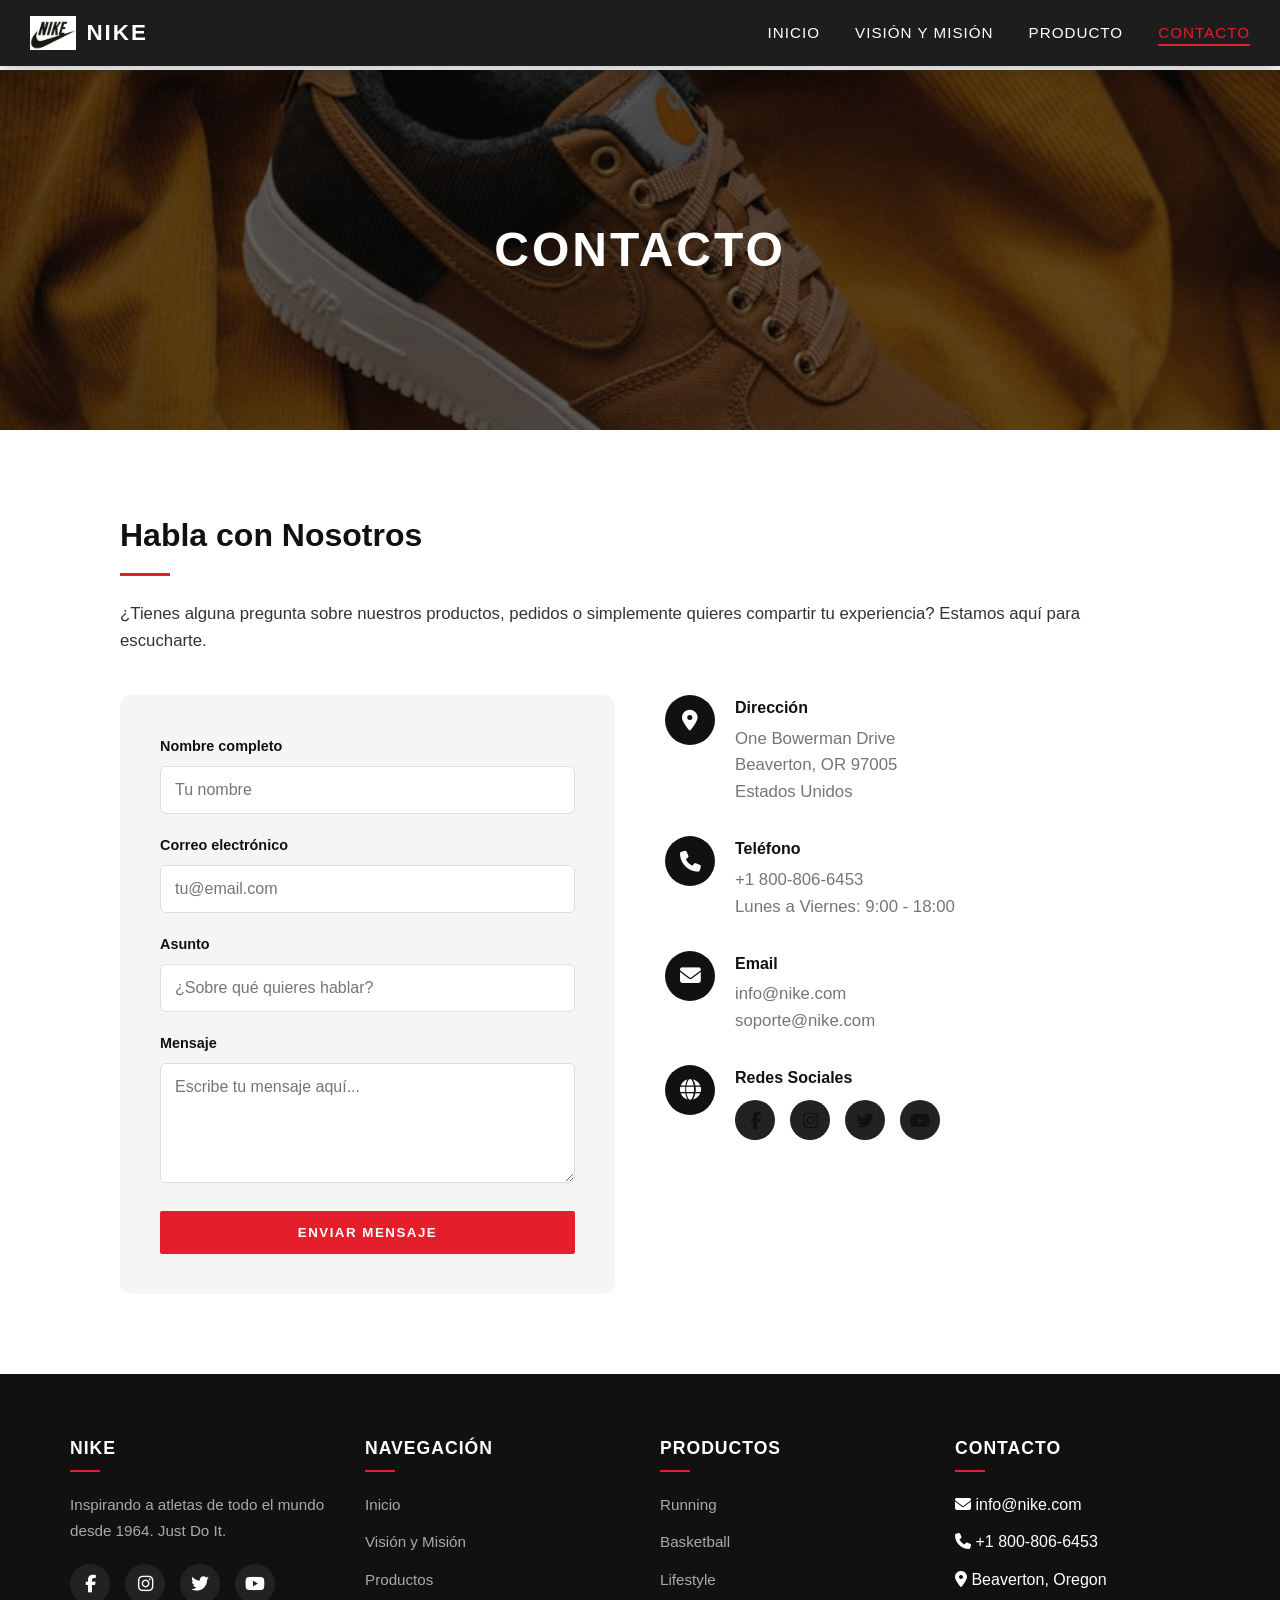
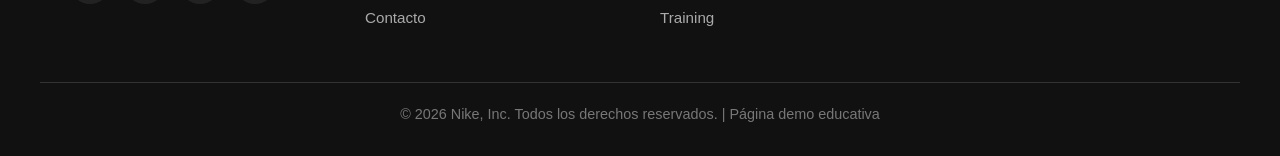
==== contacto.html @ 15cbea30 "Add files via upload" ====
<!DOCTYPE html>
<html lang="es">
<head>
    <meta charset="UTF-8">
    <meta name="viewport" content="width=device-width, initial-scale=1.0">
    <title>Nike Sneakers | Contacto</title>
    <link rel="stylesheet" href="css/styles.css">
    <link rel="stylesheet" href="https://cdnjs.cloudflare.com/ajax/libs/font-awesome/6.5.1/css/all.min.css">
</head>
<body>
    <!-- HEADER / NAV -->
    <header>
        <div class="nav-container">
            <a href="index.html" class="logo">
                <img src="img/logo.jpg" alt="Nike Logo">
                <span>Nike</span>
            </a>
            <ul class="nav-menu">
                <li><a href="index.html">Inicio</a></li>
                <li><a href="vision.html">Visión y Misión</a></li>
                <li><a href="producto.html">Producto</a></li>
                <li><a href="contacto.html" class="active">Contacto</a></li>
            </ul>
            <div class="menu-toggle">
                <span></span>
                <span></span>
                <span></span>
            </div>
        </div>
    </header>

    <!-- PAGE HERO -->
    <section class="page-hero">
        <h1>Contacto</h1>
    </section>

    <!-- CONTENT -->
    <section class="content-section">
        <h2>Habla con Nosotros</h2>
        <p>
            ¿Tienes alguna pregunta sobre nuestros productos, pedidos o simplemente quieres compartir 
            tu experiencia? Estamos aquí para escucharte.
        </p>

        <div class="contact-grid">
            <div class="contact-form">
                <form>
                    <div class="form-group">
                        <label for="nombre">Nombre completo</label>
                        <input type="text" id="nombre" name="nombre" placeholder="Tu nombre" required>
                    </div>
                    <div class="form-group">
                        <label for="email">Correo electrónico</label>
                        <input type="email" id="email" name="email" placeholder="tu@email.com" required>
                    </div>
                    <div class="form-group">
                        <label for="asunto">Asunto</label>
                        <input type="text" id="asunto" name="asunto" placeholder="¿Sobre qué quieres hablar?">
                    </div>
                    <div class="form-group">
                        <label for="mensaje">Mensaje</label>
                        <textarea id="mensaje" name="mensaje" rows="5" placeholder="Escribe tu mensaje aquí..." required></textarea>
                    </div>
                    <button type="submit" class="btn" style="width:100%;">Enviar Mensaje</button>
                </form>
            </div>

            <div class="contact-info">
                <div class="info-item">
                    <div class="info-icon"><i class="fas fa-map-marker-alt"></i></div>
                    <div>
                        <h4>Dirección</h4>
                        <p>One Bowerman Drive<br>Beaverton, OR 97005<br>Estados Unidos</p>
                    </div>
                </div>
                <div class="info-item">
                    <div class="info-icon"><i class="fas fa-phone"></i></div>
                    <div>
                        <h4>Teléfono</h4>
                        <p>+1 800-806-6453<br>Lunes a Viernes: 9:00 - 18:00</p>
                    </div>
                </div>
                <div class="info-item">
                    <div class="info-icon"><i class="fas fa-envelope"></i></div>
                    <div>
                        <h4>Email</h4>
                        <p>info@nike.com<br>soporte@nike.com</p>
                    </div>
                </div>
                <div class="info-item">
                    <div class="info-icon"><i class="fas fa-globe"></i></div>
                    <div>
                        <h4>Redes Sociales</h4>
                        <div class="social-links" style="margin-top:10px;">
                            <a href="#"><i class="fab fa-facebook-f"></i></a>
                            <a href="#"><i class="fab fa-instagram"></i></a>
                            <a href="#"><i class="fab fa-twitter"></i></a>
                            <a href="#"><i class="fab fa-youtube"></i></a>
                        </div>
                    </div>
                </div>
            </div>
        </div>
    </section>

    <!-- FOOTER -->
    <footer>
        <div class="footer-container">
            <div class="footer-col">
                <h4>Nike</h4>
                <p>Inspirando a atletas de todo el mundo desde 1964. Just Do It.</p>
                <div class="social-links">
                    <a href="#"><i class="fab fa-facebook-f"></i></a>
                    <a href="#"><i class="fab fa-instagram"></i></a>
                    <a href="#"><i class="fab fa-twitter"></i></a>
                    <a href="#"><i class="fab fa-youtube"></i></a>
                </div>
            </div>
            <div class="footer-col">
                <h4>Navegación</h4>
                <ul>
                    <li><a href="index.html">Inicio</a></li>
                    <li><a href="vision.html">Visión y Misión</a></li>
                    <li><a href="producto.html">Productos</a></li>
                    <li><a href="contacto.html">Contacto</a></li>
                </ul>
            </div>
            <div class="footer-col">
                <h4>Productos</h4>
                <ul>
                    <li><a href="producto.html">Running</a></li>
                    <li><a href="producto.html">Basketball</a></li>
                    <li><a href="producto.html">Lifestyle</a></li>
                    <li><a href="producto.html">Training</a></li>
                </ul>
            </div>
            <div class="footer-col">
                <h4>Contacto</h4>
                <ul>
                    <li><i class="fas fa-envelope"></i> info@nike.com</li>
                    <li><i class="fas fa-phone"></i> +1 800-806-6453</li>
                    <li><i class="fas fa-map-marker-alt"></i> Beaverton, Oregon</li>
                </ul>
            </div>
        </div>
        <div class="footer-bottom">
            <p>&copy; 2026 Nike, Inc. Todos los derechos reservados. | Página demo educativa</p>
        </div>
    </footer>

    <script src="js/main.js"></script>
</body>
</html>
---- css/styles.css ----
/* ===== RESET & BASE ===== */
* {
    margin: 0;
    padding: 0;
    box-sizing: border-box;
}

:root {
    --nike-black: #111111;
    --nike-white: #ffffff;
    --nike-red: #e41e2b;
    --nike-gray: #757575;
    --nike-light: #f5f5f5;
    --transition: all 0.4s cubic-bezier(0.25, 0.46, 0.45, 0.94);
}

html {
    scroll-behavior: smooth;
}

body {
    font-family: 'Helvetica Neue', Helvetica, Arial, sans-serif;
    background-color: var(--nike-white);
    color: var(--nike-black);
    line-height: 1.6;
    overflow-x: hidden;
}

a {
    text-decoration: none;
    color: inherit;
    transition: var(--transition);
}

img {
    max-width: 100%;
    height: auto;
    display: block;
}

/* ===== HEADER / NAV ===== */
header {
    position: fixed;
    top: 0;
    left: 0;
    width: 100%;
    background: rgba(17, 17, 17, 0.95);
    backdrop-filter: blur(10px);
    z-index: 1000;
    transition: var(--transition);
    box-shadow: 0 2px 20px rgba(0,0,0,0.3);
}

header.scrolled {
    background: rgba(17, 17, 17, 0.98);
    padding: 5px 0;
}

.nav-container {
    max-width: 1400px;
    margin: 0 auto;
    display: flex;
    justify-content: space-between;
    align-items: center;
    padding: 15px 30px;
}

.logo {
    display: flex;
    align-items: center;
    gap: 10px;
}

.logo img {
    height: 34px;
    width: auto;
    display: block;
    object-fit: contain;
    filter: none;
    background: transparent;
}

.logo span {
    color: var(--nike-white);
    font-size: 1.4rem;
    font-weight: 700;
    letter-spacing: 2px;
    text-transform: uppercase;
}

.nav-menu {
    display: flex;
    list-style: none;
    gap: 35px;
}

.nav-menu a {
    color: var(--nike-white);
    font-size: 0.95rem;
    font-weight: 500;
    letter-spacing: 1px;
    text-transform: uppercase;
    position: relative;
    padding: 5px 0;
}

.nav-menu a::after {
    content: '';
    position: absolute;
    bottom: 0;
    left: 0;
    width: 0;
    height: 2px;
    background: var(--nike-red);
    transition: var(--transition);
}

.nav-menu a:hover::after,
.nav-menu a.active::after {
    width: 100%;
}

.nav-menu a:hover,
.nav-menu a.active {
    color: var(--nike-red);
}

.menu-toggle {
    display: none;
    flex-direction: column;
    cursor: pointer;
    gap: 5px;
}

.menu-toggle span {
    width: 25px;
    height: 3px;
    background: var(--nike-white);
    transition: var(--transition);
}

/* ===== HERO SLIDER ===== */
.hero-slider {
    position: relative;
    height: 100vh;
    min-height: 600px;
    overflow: hidden;
    margin-top: 70px;
}

.slides {
    display: flex;
    height: 100%;
    transition: transform 0.8s cubic-bezier(0.77, 0, 0.175, 1);
}

.slide {
    min-width: 100%;
    height: 100%;
    position: relative;
    background-size: cover;
    background-position: center;
}

.slide::before {
    content: '';
    position: absolute;
    inset: 0;
    background: linear-gradient(to right, rgba(0,0,0,0.7) 0%, rgba(0,0,0,0.3) 50%, transparent 100%);
}

.slide-content {
    position: absolute;
    top: 50%;
    left: 8%;
    transform: translateY(-50%);
    color: var(--nike-white);
    max-width: 550px;
    z-index: 2;
    opacity: 0;
    animation: fadeInUp 1s ease forwards 0.5s;
}

.slide-content h1 {
    font-size: 3.5rem;
    font-weight: 900;
    line-height: 1.1;
    margin-bottom: 20px;
    text-transform: uppercase;
    letter-spacing: -1px;
}

.slide-content p {
    font-size: 1.2rem;
    margin-bottom: 30px;
    opacity: 0.9;
}

.btn {
    display: inline-block;
    padding: 14px 36px;
    background: var(--nike-red);
    color: var(--nike-white);
    font-weight: 700;
    text-transform: uppercase;
    letter-spacing: 1.5px;
    border: none;
    cursor: pointer;
    transition: var(--transition);
    border-radius: 2px;
}

.btn:hover {
    background: #c41a24;
    transform: translateY(-3px);
    box-shadow: 0 10px 25px rgba(228, 30, 43, 0.4);
}

.btn-outline {
    background: transparent;
    border: 2px solid var(--nike-white);
    margin-left: 15px;
}

.btn-outline:hover {
    background: var(--nike-white);
    color: var(--nike-black);
}

.slider-nav {
    position: absolute;
    bottom: 40px;
    left: 50%;
    transform: translateX(-50%);
    display: flex;
    gap: 12px;
    z-index: 10;
}

.slider-dot {
    width: 12px;
    height: 12px;
    border-radius: 50%;
    background: rgba(255,255,255,0.4);
    border: 2px solid transparent;
    cursor: pointer;
    transition: var(--transition);
}

.slider-dot.active {
    background: var(--nike-red);
    border-color: var(--nike-white);
    transform: scale(1.2);
}

.slider-arrows {
    position: absolute;
    top: 50%;
    width: 100%;
    display: flex;
    justify-content: space-between;
    padding: 0 25px;
    transform: translateY(-50%);
    z-index: 10;
}

.arrow {
    width: 50px;
    height: 50px;
    background: rgba(255,255,255,0.15);
    border: none;
    color: white;
    font-size: 1.5rem;
    cursor: pointer;
    border-radius: 50%;
    transition: var(--transition);
    backdrop-filter: blur(5px);
}

.arrow:hover {
    background: var(--nike-red);
}

/* ===== CAROUSEL BAR (PRODUCTS) ===== */
.carousel-section {
    padding: 80px 0;
    background: var(--nike-light);
}

.section-title {
    text-align: center;
    margin-bottom: 50px;
}

.section-title h2 {
    font-size: 2.5rem;
    font-weight: 800;
    text-transform: uppercase;
    letter-spacing: 2px;
    position: relative;
    display: inline-block;
}

.section-title h2::after {
    content: '';
    position: absolute;
    bottom: -10px;
    left: 50%;
    transform: translateX(-50%);
    width: 60px;
    height: 4px;
    background: var(--nike-red);
}

.carousel-container {
    max-width: 1300px;
    margin: 0 auto;
    position: relative;
    overflow: hidden;
    padding: 0 20px;
}

.carousel-track {
    display: flex;
    gap: 25px;
    transition: transform 0.5s ease;
    padding: 20px 0;
}

.carousel-item {
    min-width: 280px;
    background: var(--nike-white);
    border-radius: 12px;
    overflow: hidden;
    box-shadow: 0 8px 30px rgba(0,0,0,0.08);
    transition: var(--transition);
    cursor: pointer;
}

.carousel-item:hover {
    transform: translateY(-12px);
    box-shadow: 0 20px 40px rgba(0,0,0,0.15);
}

.carousel-item img {
    width: 100%;
    height: 220px;
    object-fit: cover;
    transition: var(--transition);
}

.carousel-item:hover img {
    transform: scale(1.05);
}

.carousel-info {
    padding: 20px;
}

.carousel-info h3 {
    font-size: 1.1rem;
    font-weight: 700;
    margin-bottom: 8px;
}

.carousel-info .price {
    color: var(--nike-red);
    font-weight: 700;
    font-size: 1.15rem;
}

.carousel-info .category {
    color: var(--nike-gray);
    font-size: 0.85rem;
    margin-bottom: 5px;
}

.carousel-controls {
    display: flex;
    justify-content: center;
    gap: 15px;
    margin-top: 30px;
}

.carousel-btn {
    width: 45px;
    height: 45px;
    border-radius: 50%;
    border: 2px solid var(--nike-black);
    background: transparent;
    font-size: 1.2rem;
    cursor: pointer;
    transition: var(--transition);
}

.carousel-btn:hover {
    background: var(--nike-black);
    color: var(--nike-white);
}

/* ===== BODY / FEATURES WITH TRANSITIONS ===== */
.features {
    padding: 100px 0;
    background: var(--nike-white);
}

.features-grid {
    max-width: 1200px;
    margin: 0 auto;
    display: grid;
    grid-template-columns: repeat(auto-fit, minmax(300px, 1fr));
    gap: 40px;
    padding: 0 30px;
}

.feature-card {
    text-align: center;
    padding: 40px 30px;
    border-radius: 16px;
    background: var(--nike-light);
    transition: var(--transition);
    opacity: 0;
    transform: translateY(40px);
}

.feature-card.visible {
    opacity: 1;
    transform: translateY(0);
}

.feature-card:hover {
    transform: translateY(-8px);
    box-shadow: 0 15px 35px rgba(0,0,0,0.1);
}

.feature-icon {
    width: 70px;
    height: 70px;
    margin: 0 auto 25px;
    background: var(--nike-black);
    border-radius: 50%;
    display: flex;
    align-items: center;
    justify-content: center;
    font-size: 1.8rem;
    color: var(--nike-white);
}

.feature-card h3 {
    font-size: 1.3rem;
    margin-bottom: 15px;
    font-weight: 700;
}

.feature-card p {
    color: var(--nike-gray);
    font-size: 0.95rem;
}

/* ===== PAGE CONTENT SECTIONS ===== */
.page-hero {
    height: 40vh;
    min-height: 300px;
    background: linear-gradient(rgba(0,0,0,0.6), rgba(0,0,0,0.6)), url('../img/about.jpg') center/cover;
    display: flex;
    align-items: center;
    justify-content: center;
    margin-top: 70px;
    color: white;
    text-align: center;
}

.page-hero h1 {
    font-size: 3rem;
    font-weight: 900;
    text-transform: uppercase;
    letter-spacing: 3px;
    animation: fadeInUp 0.8s ease;
}

.content-section {
    max-width: 1100px;
    margin: 0 auto;
    padding: 80px 30px;
}

.content-section h2 {
    font-size: 2rem;
    margin-bottom: 25px;
    position: relative;
    padding-bottom: 15px;
}

.content-section h2::after {
    content: '';
    position: absolute;
    bottom: 0;
    left: 0;
    width: 50px;
    height: 3px;
    background: var(--nike-red);
}

.content-section p {
    margin-bottom: 20px;
    color: #333;
    font-size: 1.05rem;
}

.vision-mission {
    display: grid;
    grid-template-columns: 1fr 1fr;
    gap: 50px;
    margin-top: 40px;
}

.vm-card {
    background: var(--nike-light);
    padding: 40px;
    border-radius: 12px;
    transition: var(--transition);
    border-left: 5px solid var(--nike-red);
}

.vm-card:hover {
    transform: translateY(-5px);
    box-shadow: 0 15px 30px rgba(0,0,0,0.1);
}

.vm-card h3 {
    font-size: 1.5rem;
    margin-bottom: 20px;
    color: var(--nike-black);
}

/* ===== PRODUCTS PAGE ===== */
.products-grid {
    display: grid;
    grid-template-columns: repeat(auto-fill, minmax(280px, 1fr));
    gap: 30px;
    margin-top: 40px;
}

.product-card {
    background: white;
    border-radius: 12px;
    overflow: hidden;
    box-shadow: 0 5px 20px rgba(0,0,0,0.08);
    transition: var(--transition);
    opacity: 0;
    transform: scale(0.95);
}

.product-card.visible {
    opacity: 1;
    transform: scale(1);
}

.product-card:hover {
    transform: translateY(-10px);
    box-shadow: 0 20px 40px rgba(0,0,0,0.12);
}

.product-card img {
    width: 100%;
    height: 250px;
    object-fit: cover;
    transition: var(--transition);
}

.product-card:hover img {
    transform: scale(1.08);
}

.product-details {
    padding: 20px;
}

.product-details h3 {
    font-size: 1.15rem;
    margin-bottom: 8px;
}

.product-details .price {
    color: var(--nike-red);
    font-weight: 700;
    font-size: 1.2rem;
    margin-bottom: 12px;
}

.product-details .btn {
    width: 100%;
    text-align: center;
    padding: 12px;
    font-size: 0.9rem;
}

/* ===== CONTACT PAGE ===== */
.contact-grid {
    display: grid;
    grid-template-columns: 1fr 1fr;
    gap: 50px;
    margin-top: 40px;
}

.contact-form {
    background: var(--nike-light);
    padding: 40px;
    border-radius: 12px;
}

.form-group {
    margin-bottom: 20px;
}

.form-group label {
    display: block;
    margin-bottom: 8px;
    font-weight: 600;
    font-size: 0.9rem;
}

.form-group input,
.form-group textarea {
    width: 100%;
    padding: 14px;
    border: 1px solid #ddd;
    border-radius: 6px;
    font-size: 1rem;
    transition: var(--transition);
    font-family: inherit;
}

.form-group input:focus,
.form-group textarea:focus {
    outline: none;
    border-color: var(--nike-red);
    box-shadow: 0 0 0 3px rgba(228, 30, 43, 0.15);
}

.contact-info {
    display: flex;
    flex-direction: column;
    gap: 30px;
}

.info-item {
    display: flex;
    align-items: flex-start;
    gap: 20px;
}

.info-icon {
    width: 50px;
    height: 50px;
    background: var(--nike-black);
    color: white;
    border-radius: 50%;
    display: flex;
    align-items: center;
    justify-content: center;
    font-size: 1.3rem;
    flex-shrink: 0;
}

.info-item h4 {
    margin-bottom: 5px;
}

.info-item p {
    color: var(--nike-gray);
    margin: 0;
}

/* ===== FOOTER ===== */
footer {
    background: var(--nike-black);
    color: var(--nike-white);
    padding: 60px 0 30px;
}

.footer-container {
    max-width: 1200px;
    margin: 0 auto;
    display: grid;
    grid-template-columns: repeat(auto-fit, minmax(220px, 1fr));
    gap: 40px;
    padding: 0 30px;
}

.footer-col h4 {
    font-size: 1.1rem;
    margin-bottom: 20px;
    text-transform: uppercase;
    letter-spacing: 1px;
    position: relative;
    padding-bottom: 10px;
}

.footer-col h4::after {
    content: '';
    position: absolute;
    bottom: 0;
    left: 0;
    width: 30px;
    height: 2px;
    background: var(--nike-red);
}

.footer-col ul {
    list-style: none;
}

.footer-col ul li {
    margin-bottom: 12px;
}

.footer-col ul a {
    color: #aaa;
    font-size: 0.95rem;
    transition: var(--transition);
}

.footer-col ul a:hover {
    color: var(--nike-red);
    padding-left: 5px;
}

.footer-col p {
    color: #aaa;
    font-size: 0.95rem;
    line-height: 1.7;
}

.social-links {
    display: flex;
    gap: 15px;
    margin-top: 20px;
}

.social-links a {
    width: 40px;
    height: 40px;
    background: #222;
    border-radius: 50%;
    display: flex;
    align-items: center;
    justify-content: center;
    transition: var(--transition);
    font-size: 1.1rem;
}

.social-links a:hover {
    background: var(--nike-red);
    transform: translateY(-3px);
}

.footer-bottom {
    max-width: 1200px;
    margin: 40px auto 0;
    padding: 20px 30px 0;
    border-top: 1px solid #333;
    text-align: center;
    color: #777;
    font-size: 0.9rem;
}

/* ===== ANIMATIONS ===== */
@keyframes fadeInUp {
    from {
        opacity: 0;
        transform: translateY(30px);
    }
    to {
        opacity: 1;
        transform: translateY(0);
    }
}

@keyframes fadeIn {
    from { opacity: 0; }
    to { opacity: 1; }
}

/* ===== RESPONSIVE ===== */
@media (max-width: 900px) {
    .nav-menu {
        position: fixed;
        top: 70px;
        left: -100%;
        width: 100%;
        height: calc(100vh - 70px);
        background: var(--nike-black);
        flex-direction: column;
        align-items: center;
        justify-content: center;
        gap: 40px;
        transition: var(--transition);
    }

    .nav-menu.active {
        left: 0;
    }

    .menu-toggle {
        display: flex;
    }

    .slide-content h1 {
        font-size: 2.2rem;
    }

    .vision-mission,
    .contact-grid {
        grid-template-columns: 1fr;
    }

    .carousel-item {
        min-width: 240px;
    }
}

@media (max-width: 600px) {
    .slide-content {
        left: 5%;
        max-width: 90%;
    }

    .slide-content h1 {
        font-size: 1.8rem;
    }

    .btn-outline {
        margin-left: 0;
        margin-top: 10px;
        display: block;
        text-align: center;
    }

    .page-hero h1 {
        font-size: 2rem;
    }
}
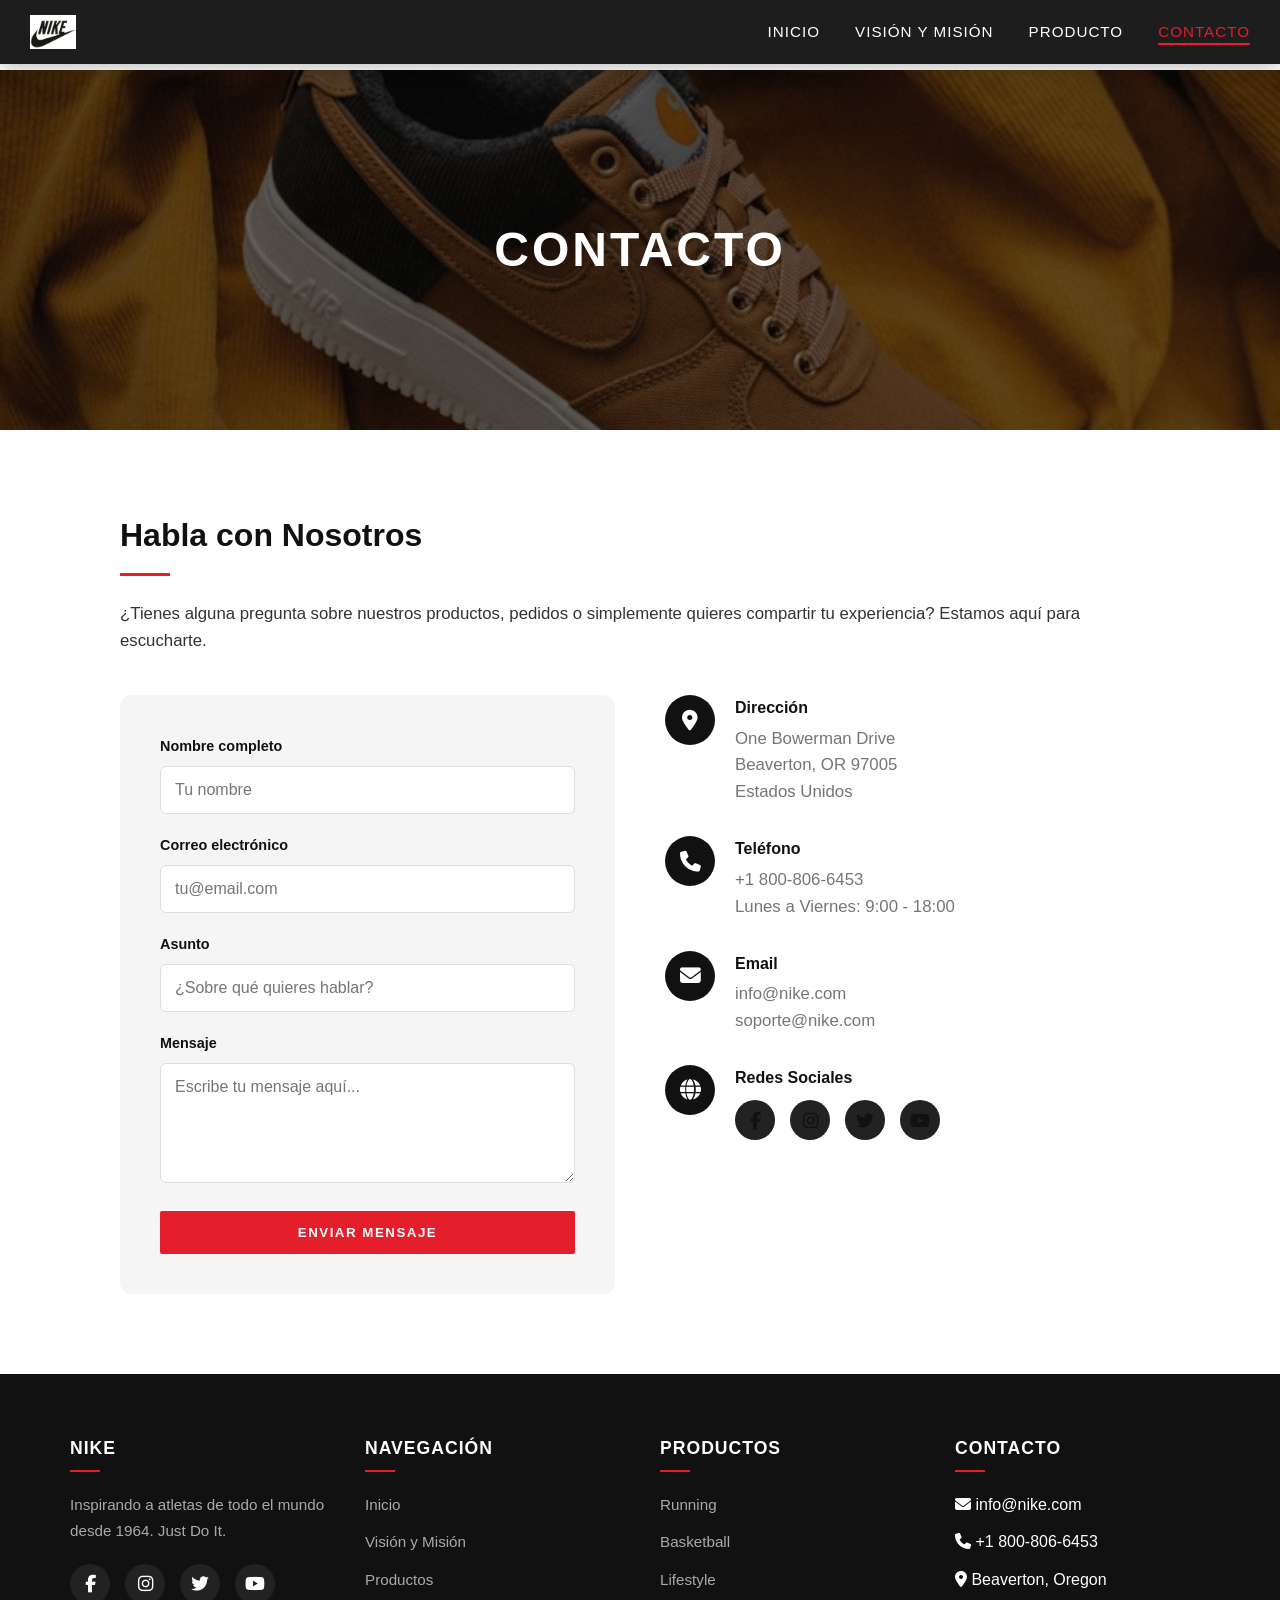
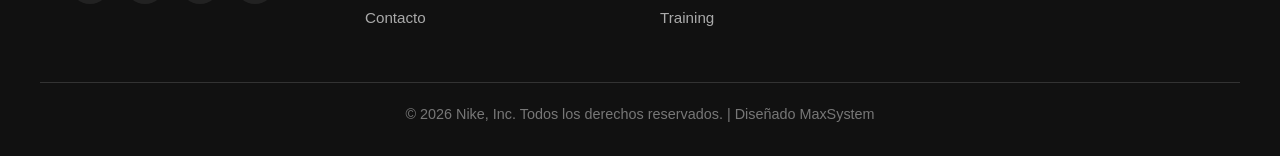
==== commit 4a8eb791: "actualizacion" ====
--- a/contacto.html
+++ b/contacto.html
@@ -4,6 +4,8 @@
     <meta charset="UTF-8">
     <meta name="viewport" content="width=device-width, initial-scale=1.0">
     <title>Nike Sneakers | Contacto</title>
+    <meta name="description" content="Contacta con el equipo de Nike para resolver dudas sobre productos, pedidos o compartir tu experiencia.">
+    <link rel="preconnect" href="https://cdnjs.cloudflare.com" crossorigin>
     <link rel="stylesheet" href="css/styles.css">
     <link rel="stylesheet" href="https://cdnjs.cloudflare.com/ajax/libs/font-awesome/6.5.1/css/all.min.css">
 </head>
@@ -13,23 +15,25 @@
         <div class="nav-container">
             <a href="index.html" class="logo">
                 <img src="img/logo.jpg" alt="Nike Logo">
-                <span>Nike</span>
             </a>
-            <ul class="nav-menu">
+            <nav aria-label="Navegación principal">
+            <ul class="nav-menu" id="nav-menu">
                 <li><a href="index.html">Inicio</a></li>
                 <li><a href="vision.html">Visión y Misión</a></li>
                 <li><a href="producto.html">Producto</a></li>
                 <li><a href="contacto.html" class="active">Contacto</a></li>
             </ul>
-            <div class="menu-toggle">
+            </nav>
+            <button type="button" class="menu-toggle" aria-label="Abrir menú" aria-expanded="false" aria-controls="nav-menu">
                 <span></span>
                 <span></span>
                 <span></span>
-            </div>
+            </button>
         </div>
     </header>
 
     <!-- PAGE HERO -->
+    <main>
     <section class="page-hero">
         <h1>Contacto</h1>
     </section>
@@ -92,16 +96,17 @@
                     <div>
                         <h4>Redes Sociales</h4>
                         <div class="social-links" style="margin-top:10px;">
-                            <a href="#"><i class="fab fa-facebook-f"></i></a>
-                            <a href="#"><i class="fab fa-instagram"></i></a>
-                            <a href="#"><i class="fab fa-twitter"></i></a>
-                            <a href="#"><i class="fab fa-youtube"></i></a>
+                            <a href="https://www.facebook.com/nike" aria-label="Nike en Facebook" target="_blank" rel="noopener noreferrer"><i class="fab fa-facebook-f" aria-hidden="true"></i></a>
+                            <a href="https://www.instagram.com/nike/" aria-label="Nike en Instagram" target="_blank" rel="noopener noreferrer"><i class="fab fa-instagram" aria-hidden="true"></i></a>
+                            <a href="https://x.com/Nike" aria-label="Nike en X" target="_blank" rel="noopener noreferrer"><i class="fab fa-twitter" aria-hidden="true"></i></a>
+                            <a href="https://www.youtube.com/user/nike" aria-label="Nike en YouTube" target="_blank" rel="noopener noreferrer"><i class="fab fa-youtube" aria-hidden="true"></i></a>
                         </div>
                     </div>
                 </div>
             </div>
         </div>
     </section>
+    </main>
 
     <!-- FOOTER -->
     <footer>
@@ -110,10 +115,10 @@
                 <h4>Nike</h4>
                 <p>Inspirando a atletas de todo el mundo desde 1964. Just Do It.</p>
                 <div class="social-links">
-                    <a href="#"><i class="fab fa-facebook-f"></i></a>
-                    <a href="#"><i class="fab fa-instagram"></i></a>
-                    <a href="#"><i class="fab fa-twitter"></i></a>
-                    <a href="#"><i class="fab fa-youtube"></i></a>
+                    <a href="https://www.facebook.com/nike" aria-label="Nike en Facebook" target="_blank" rel="noopener noreferrer"><i class="fab fa-facebook-f" aria-hidden="true"></i></a>
+                    <a href="https://www.instagram.com/nike/" aria-label="Nike en Instagram" target="_blank" rel="noopener noreferrer"><i class="fab fa-instagram" aria-hidden="true"></i></a>
+                    <a href="https://x.com/Nike" aria-label="Nike en X" target="_blank" rel="noopener noreferrer"><i class="fab fa-twitter" aria-hidden="true"></i></a>
+                    <a href="https://www.youtube.com/user/nike" aria-label="Nike en YouTube" target="_blank" rel="noopener noreferrer"><i class="fab fa-youtube" aria-hidden="true"></i></a>
                 </div>
             </div>
             <div class="footer-col">
@@ -144,7 +149,7 @@
             </div>
         </div>
         <div class="footer-bottom">
-            <p>&copy; 2026 Nike, Inc. Todos los derechos reservados. | Página demo educativa</p>
+            <p>&copy; 2026 Nike, Inc. Todos los derechos reservados. | Diseñado MaxSystem</p>
         </div>
     </footer>
 
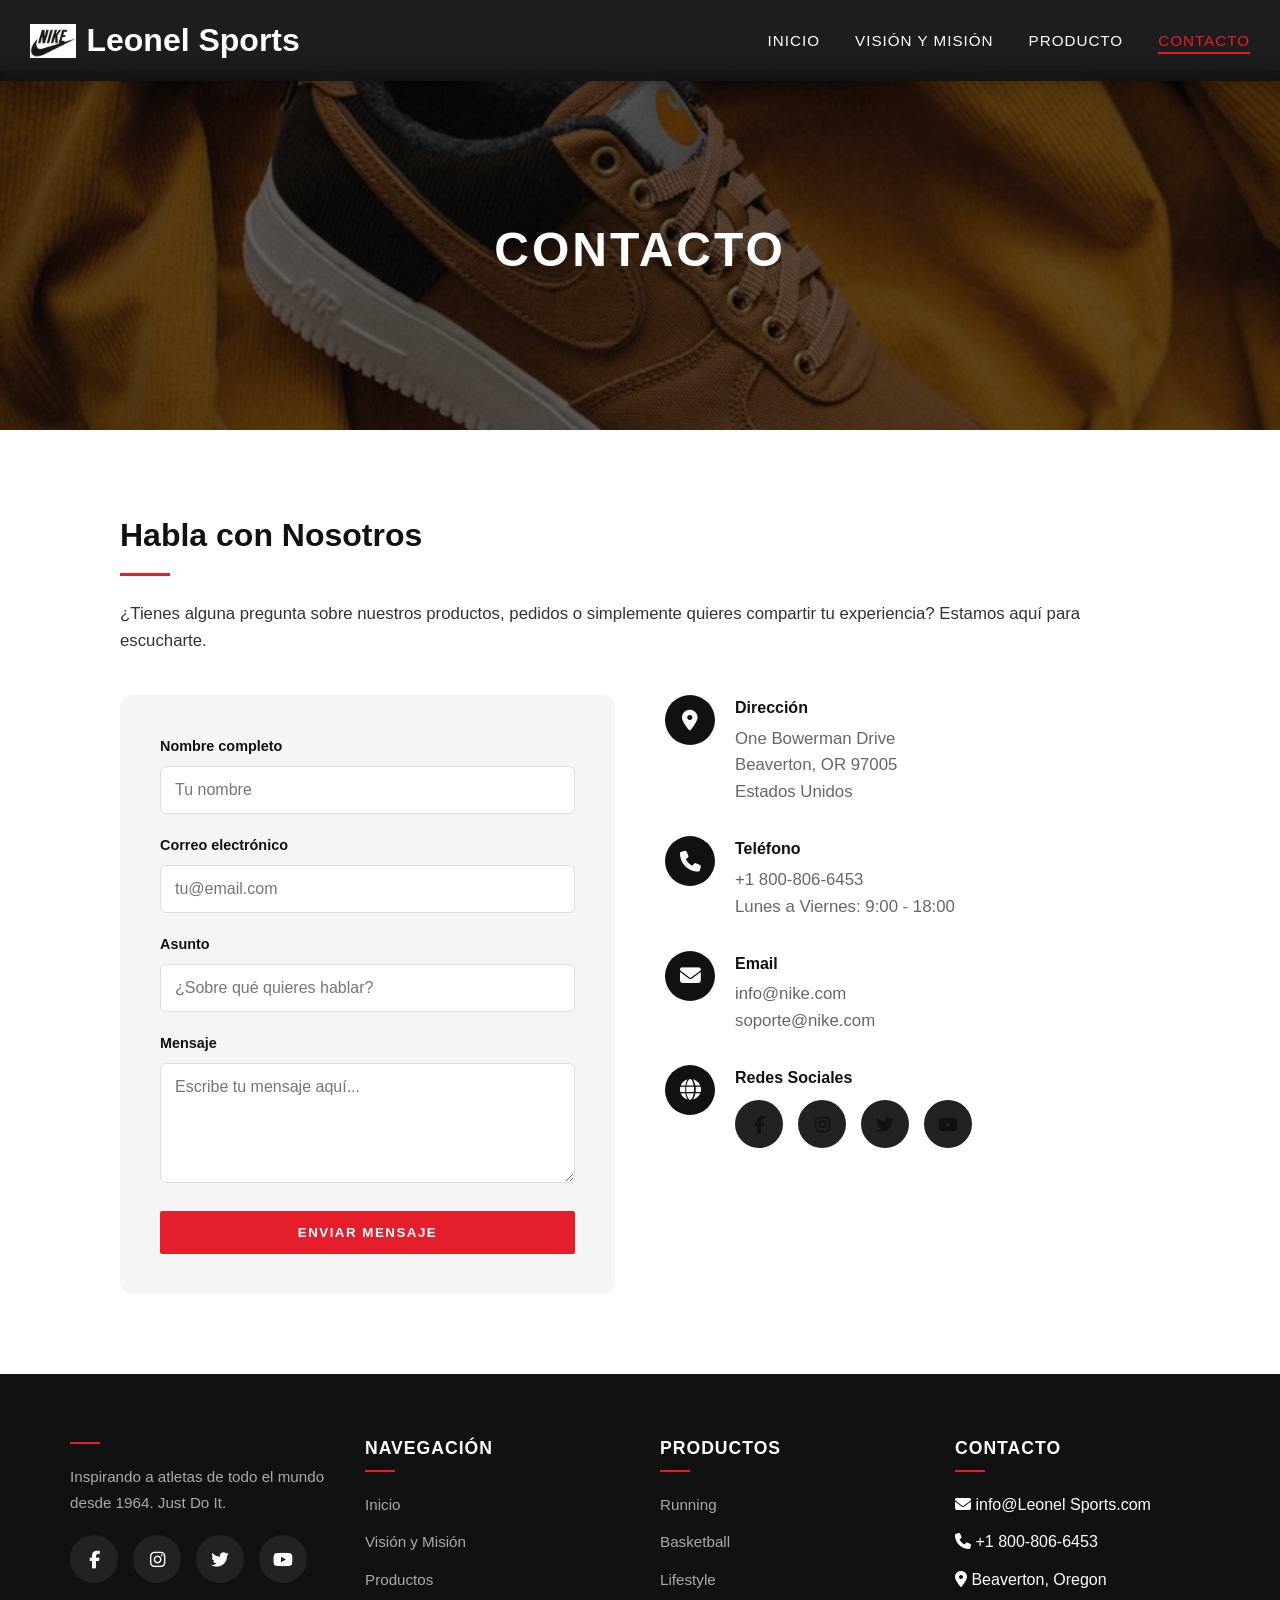
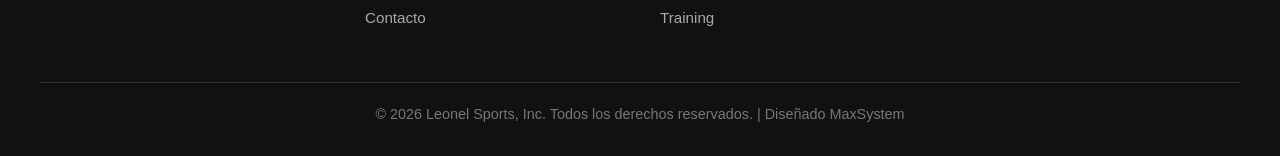
==== commit 66a73730: "Update footer contact information for Leonel Sports" ====
--- a/contacto.html
+++ b/contacto.html
@@ -15,6 +15,7 @@
         <div class="nav-container">
             <a href="index.html" class="logo">
                 <img src="img/logo.jpg" alt="Nike Logo">
+                <h1 style="color: white;"> Leonel Sports</h1>
             </a>
             <nav aria-label="Navegación principal">
             <ul class="nav-menu" id="nav-menu">
@@ -112,7 +113,7 @@
     <footer>
         <div class="footer-container">
             <div class="footer-col">
-                <h4>Nike</h4>
+                <h4></h4>
                 <p>Inspirando a atletas de todo el mundo desde 1964. Just Do It.</p>
                 <div class="social-links">
                     <a href="https://www.facebook.com/nike" aria-label="Nike en Facebook" target="_blank" rel="noopener noreferrer"><i class="fab fa-facebook-f" aria-hidden="true"></i></a>
@@ -142,14 +143,14 @@
             <div class="footer-col">
                 <h4>Contacto</h4>
                 <ul>
-                    <li><i class="fas fa-envelope"></i> info@nike.com</li>
+                    <li><i class="fas fa-envelope"></i> info@Leonel Sports.com</li>
                     <li><i class="fas fa-phone"></i> +1 800-806-6453</li>
                     <li><i class="fas fa-map-marker-alt"></i> Beaverton, Oregon</li>
                 </ul>
             </div>
         </div>
         <div class="footer-bottom">
-            <p>&copy; 2026 Nike, Inc. Todos los derechos reservados. | Diseñado MaxSystem</p>
+            <p>&copy; 2026 Leonel Sports, Inc. Todos los derechos reservados. | Diseñado MaxSystem</p>
         </div>
     </footer>
 
--- a/css/styles.css
+++ b/css/styles.css
@@ -9,7 +9,7 @@
     --nike-black: #111111;
     --nike-white: #ffffff;
     --nike-red: #e41e2b;
-    --nike-gray: #757575;
+    --nike-gray: #666666;
     --nike-light: #f5f5f5;
     --transition: all 0.4s cubic-bezier(0.25, 0.46, 0.45, 0.94);
 }
@@ -128,6 +128,13 @@
 .menu-toggle {
     display: none;
     flex-direction: column;
+    align-items: center;
+    justify-content: center;
+    width: 44px;
+    height: 44px;
+    padding: 0;
+    border: 0;
+    background: transparent;
     cursor: pointer;
     gap: 5px;
 }
@@ -238,16 +245,27 @@
 }
 
 .slider-dot {
+    display: grid;
+    place-items: center;
+    width: 48px;
+    height: 48px;
+    border-radius: 50%;
+    background: transparent;
+    border: 0;
+    cursor: pointer;
+}
+
+.slider-dot::before {
+    content: '';
     width: 12px;
     height: 12px;
     border-radius: 50%;
-    background: rgba(255,255,255,0.4);
+    background: rgba(255,255,255,0.6);
     border: 2px solid transparent;
-    cursor: pointer;
-    transition: var(--transition);
-}
-
-.slider-dot.active {
+    transition: var(--transition);
+}
+
+.slider-dot.active::before {
     background: var(--nike-red);
     border-color: var(--nike-white);
     transform: scale(1.2);
@@ -383,8 +401,8 @@
 }
 
 .carousel-btn {
-    width: 45px;
-    height: 45px;
+    width: 48px;
+    height: 48px;
     border-radius: 50%;
     border: 2px solid var(--nike-black);
     background: transparent;
@@ -396,6 +414,11 @@
 .carousel-btn:hover {
     background: var(--nike-black);
     color: var(--nike-white);
+}
+
+:where(a, button, input, textarea):focus-visible {
+    outline: 3px solid #1769e0;
+    outline-offset: 3px;
 }
 
 /* ===== BODY / FEATURES WITH TRANSITIONS ===== */
@@ -739,8 +762,8 @@
 }
 
 .social-links a {
-    width: 40px;
-    height: 40px;
+    width: 48px;
+    height: 48px;
     background: #222;
     border-radius: 50%;
     display: flex;
@@ -841,3 +864,15 @@
         font-size: 2rem;
     }
 }
+
+@media (prefers-reduced-motion: reduce) {
+    *,
+    *::before,
+    *::after {
+        scroll-behavior: auto !important;
+        animation-duration: 0.01ms !important;
+        animation-iteration-count: 1 !important;
+        transition-duration: 0.01ms !important;
+    }
+}
+
